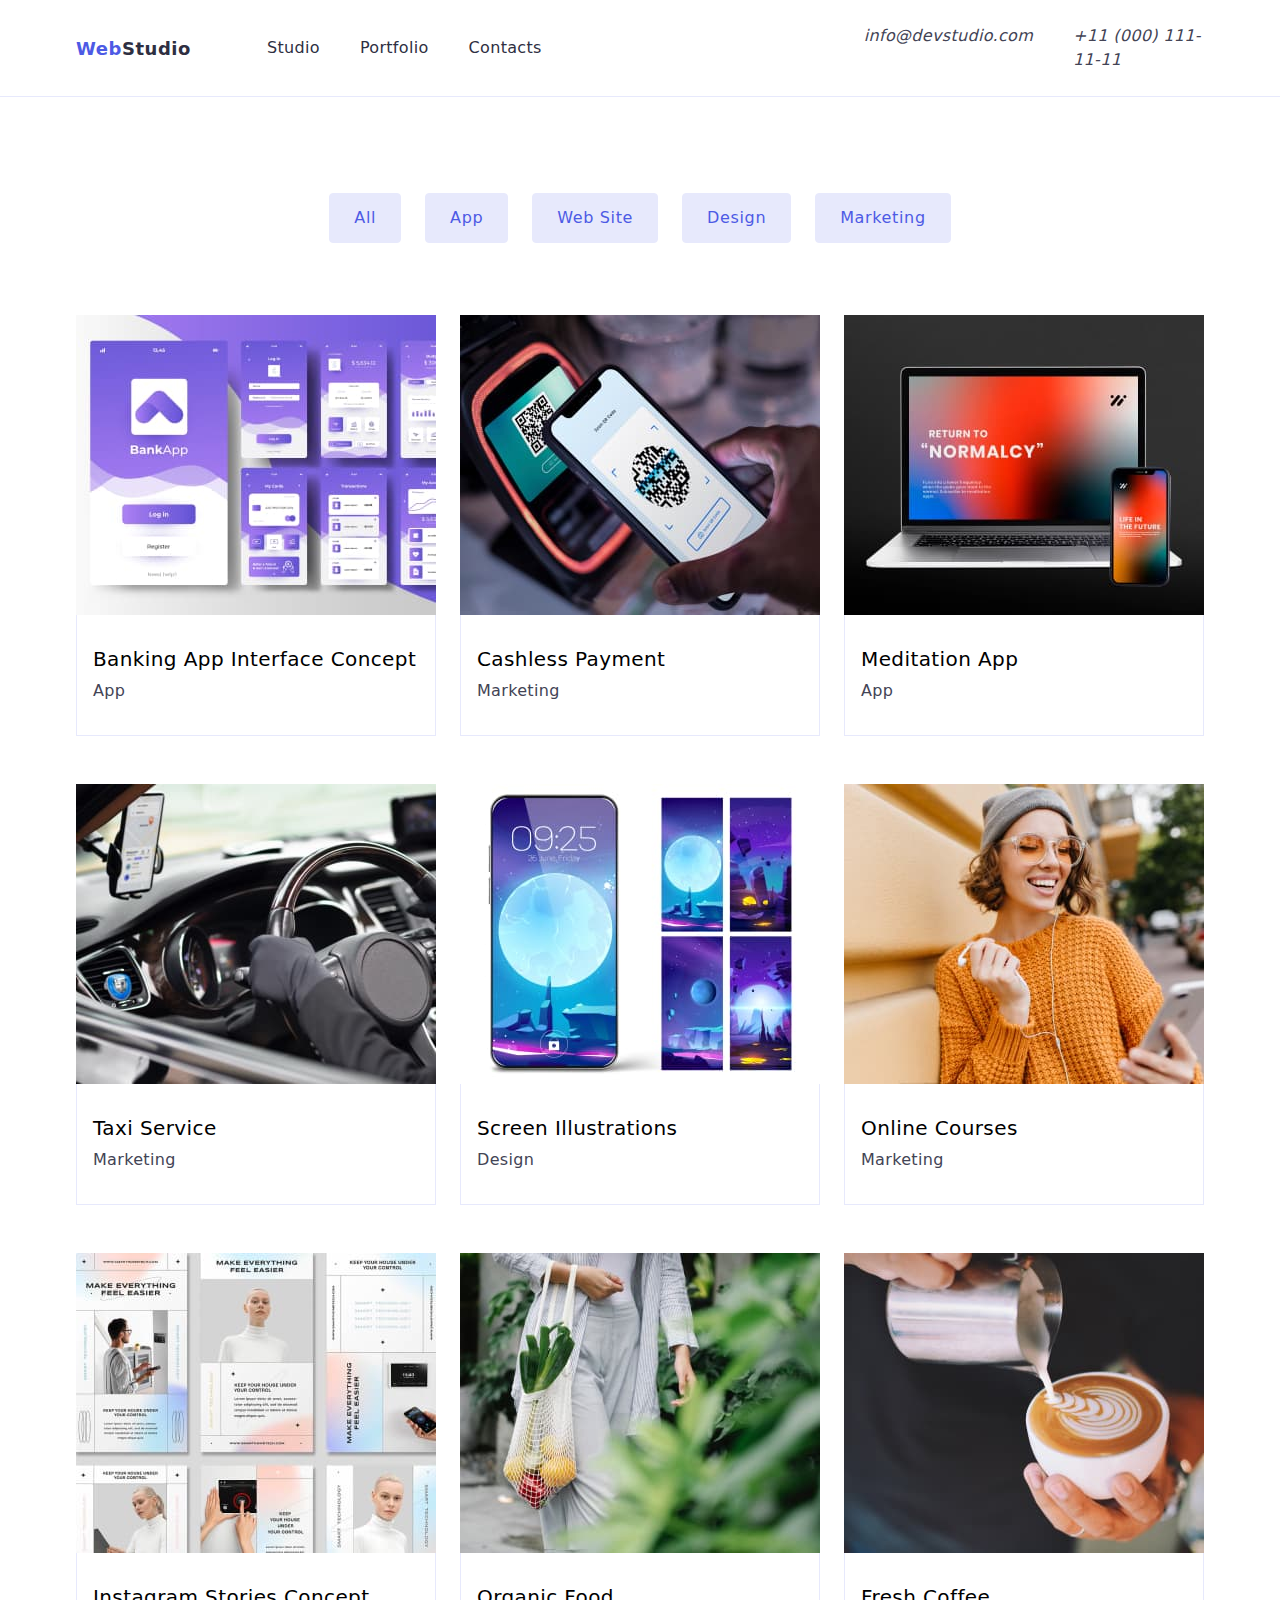
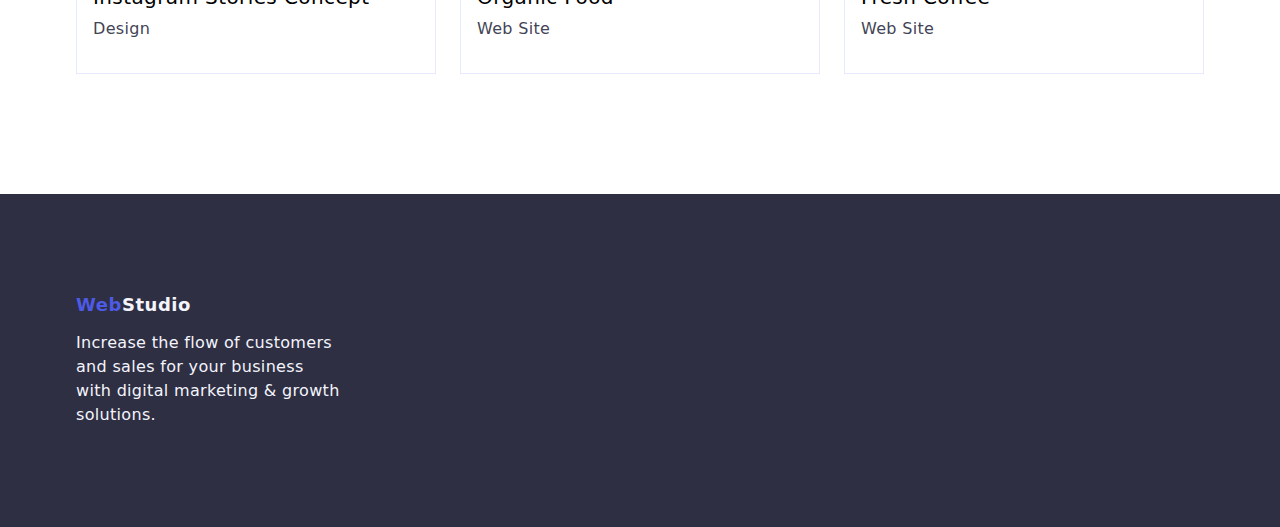
==== portfolio.html @ d0a42770 "Initial commit" ====
<!DOCTYPE html>
<html lang="en">
<head>
    <meta charset="UTF-8">
    <meta name="viewport" content="width=device-width, initial-scale=1.0">
    <title>Portfolio</title>
    <link rel="preconnect" href="https://fonts.googleapis.com">
    <link rel="preconnect" href="https://fonts.gstatic.com" crossorigin>
    <link href="https://fonts.googleapis.com/css2?family=Raleway:wght@600;800&family=Roboto:wght@400;500;700&display=swap" rel="stylesheet">
    <link rel="stylesheet" href="https://cdnjs.cloudflare.com/ajax/libs/modern-normalize/2.0.0/modern-normalize.min.css">
    <link rel="stylesheet" href="css/styles.css">
</head>
<body>
    <header class="header">
        <div class="container container-logo">
            <nav class="header-navigation">
                <a href="/index.html" class="logo"><span class="logo-web">Web</span><span class="logo-studio studio-dark">Studio</span></a>
                    <ul class="header-list">
                        <li class="header-list-main"><a class="header-list-link" href="index.html">Studio</a></li>
                        <li class="header-list-main"><a class="header-list-link" href="portfolio.html">Portfolio</a></li>
                        <li class="header-list-main"><a class="header-list-link" href="Contacts">Contacts</a></li>
                    </ul>
            </nav>
            <address>
                <ul class="contacts"> 
                    <li class="contacts-list"><a class="contacts-list-email contact-item" href="email:info@devstudio.com">info@devstudio.com</a></li> 
                    <li class="contacts-list"><a class="contacts-list-tel contact-item" href="tel:+11(000)111-11-11">+11 (000) 111-11-11</a></li>
                 </ul>               
            </address>
        </div>
    </header>
<main class="options">
        <section class="options-buttons">
            <div class="container">
                <h1 hidden class="visually-hidden"> Buttons to choose </h1>
                <ul class="options-list">
                    <li class="options-item"><button class="options-item-btn" type="button">All</button></li>
                    <li class="options-item"><button class="options-item-btn" type="button">App</button></li>
                    <li class="options-item"><button class="options-item-btn" type="button">Web Site</button></li>
                    <li class="options-item"><button class="options-item-btn" type="button">Design</button></li>
                    <li class="options-item"><button class="options-item-btn" type="button">Marketing</button></li>
                </ul>
            <!--List of opportunities-->
                    <ul class="opportunities-list">
                        <li class="opportunities-item">
                            <a class="item-card"><img src="img/banking.jpg" alt="Banking App">
                                <div class="card">
                                    <h3 class="item-text">Banking App Interface Concept</h3>
                                    <p class="item-descrip">App</p>
                                </div>
                            </a>
                        </li>
                        <li class="opportunities-item">
                            <a class="item-card"><img src="img/cashless.jpg" alt="Cashless Payment">
                               <div class="card">
                                <h3 class="item-text">Cashless Payment</h3>
                                <p class="item-descrip">Marketing</p>
                               </div>
                            </a>
                        </li>
                        <li class="opportunities-item">
                            <a class="item-card"><img src="img/meditation.jpg" alt="Meditation App" width="360">
                                <div class="card">
                                    <h3 class="item-text">Meditation App</h3>
                                    <p class="item-descrip">App</p>
                                </div>
                            </a>
                        </li>
                        <li class="opportunities-item">
                            <a class="item-card"><img src="img/taxi.jpg" alt="Taxi Service" width="360">
                                <div class="card">
                                    <h3 class="item-text">Taxi Service</h3>
                                    <p class="item-descrip">Marketing</p>
                                </div>
                            </a>
                        </li>
                        <li class="opportunities-item">
                            <a class="item-card"><img src="img/illustrations.jpg" alt="Screen Illustrations" width="360">
                                <div class="card">
                                    <h3 class="item-text">Screen Illustrations</h3>
                                    <p class="item-descrip">Design</p>
                                </div>
                            </a>
                        </li>
                        <li class="opportunities-item">
                            <a class="item-card"><img src="img/courses.jpg" alt="Online Courses" width="360">
                                <div class="card">
                                    <h3 class="item-text">Online Courses</h3>
                                    <p class="item-descrip">Marketing</p>
                                </div>
                            </a>
                        </li>
                        <li class="opportunities-item">
                            <a class="item-card"><img src="img/stories.jpg" alt="Instagram Stories Concept" width="360">
                               <div class="card">
                                <h3 class="item-text">Instagram Stories Concept</h3>
                                <p class="item-descrip">Design</p>
                               </div>
                            </a>
                        </li>
                        <li class="opportunities-item">
                            <a class="item-card"><img src="img/organic.jpg" alt="Organic Food" width="360">
                                <div class="card">
                                    <h3 class="item-text">Organic Food</h3>
                                    <p class="item-descrip">Web Site</p>
                                </div>
                            </a>
                        </li>
                        <li class="opportunities-item">
                            <a class="item-card"><img src="img/coffee.jpg" alt="Fresh Coffee" width="360">
                                <div class="card">
                                    <h3 class="item-text">Fresh Coffee</h3>
                                    <p class="item-descrip">Web Site</p>
                                </div>
                            </a>
                        </li>                            
                    </ul>               
            </div>
        </section>    
</main> 
<footer class="end">
    <div class="container">
        <div class="last-end-part">
            <a href="index.html" class="logo-end"><span class="logo-web">Web</span><span class="logo-studio end-studio">Studio</span></a>
            <p class="end-text">Increase the flow of customers and sales for your business with digital marketing & growth solutions.</p>
        </div>
    </div>
</footer> 
</body>
</html>
---- css/styles.css ----
:root {
    --main-color: #FFFFFF;
    --second-color:#2E2F42;
    --third-color:#F4F4FD;
    --fourth-color:#434455;
    --fifth-color:#4D5AE5;
    --border-color:#E7E9FC; 

}

.body{
    font-family: 'Roboto', sans-serif;
    background-color: #FFFFFF;
    color: #2E2F42;
}
.container {
    max-width: 1158px;
    padding: 0 15px;
    margin: 0 auto;
}

h1, h2, h3, p {
	margin-top: 0;
	margin-bottom: 0;
}
ul{
	margin-top: 0;
	margin-bottom: 0;
	padding-left: 0;
}
img {
    display: block;
    width: 100%;
}
a {
    text-decoration: none;
    color: currentColor;
}
ul {
    list-style-type: none;
}


/* ----------Header-------------- */

.header {
    background-color: var(--main-color);
    border-bottom: 1px solid #e7e9fc;
}

.logo {
    color: #4D5AE5;
    font-size: 18px;
    font-weight: 800;
    line-height: calc(21/18);
    letter-spacing: 0.03em;
    margin-right: 76px;
    padding: 24px 0;
}
.container-logo {
    display: flex;
}

.logo-studio {
   color: #2E2F42;
}

.header-navigation {
    display: flex;
    align-items: center;
}
.header-list {
    display: flex;
    gap: 40px;
}

.header-list-link {
    color: var(--second-color);
    font-size: 16px;
    font-weight: 500;
    line-height: calc(24/16);
    letter-spacing: 0.02em;
    padding: 24px 0;
}

.contacts {
    display: flex;
    gap: 40px;
    padding: 24px 0;
    margin-left: 322px;
}
.header-list-link:hover {
    color: #404BBF;
    text-decoration: underline;
}
.contact-item {
    color: var(--fourth-color);
    font-size: 16px;
    font-weight: 400;
    line-height: calc(24/16);
    letter-spacing: 0.02em;
}
.contact-item:hover, .contact-item:focus {
    color: #404BBF;
}

/* -------- First Part -------- */

.main-part {
    background-color: var(--second-color);
    padding: 188px 0;
}

.main-thesis {
    color: var(--main-color);
    font-size: 56px;
    font-weight: 700;
    line-height: calc(60/56);
    letter-spacing: 0.02em;
    min-width: 496px;
    display: flex;
    justify-content: center;
    text-align: center;
}

.main-button { 
    color: var(--main-color);
    background-color: var(--fifth-color);
    font-family: inherit;
    line-height: calc(24/16);
    letter-spacing: 0.04em;
    cursor: pointer;
    display: block;
    min-width: 169px;
    height: 56px;
    border: none;
    border-radius: 4px;
    margin-top: 38px;
    margin-left: 480px;
    margin-right: 480px;
}
.main-button:hover, .main-button:focus {
    background-color: #404BBF;
}

/*-------------Second Part-----------*/

.main-description {
    padding: 120px 0;
}
.main-description-list {
    background-color: var(--main-color);
    display: flex;
    gap: 24px;
}
.visually-hidden {
    position: absolute;
    width: 1px;
    height: 1px;
    margin: -1px;
    border: 0;
    padding: 0;
    white-space: nowrap;
    clip-path: inset(100%);
    clip: rect(0 0 0 0);
    overflow: hidden;
}
.main-description-item {
    width: calc((100% - 72px) / 4);
}
.description-name {
    font-size: 20px;
    font-weight: 500;
    line-height: calc(24/20);
    letter-spacing: 0.02em;  
    margin-bottom: 8px;
}

.description-mean {
    font-size: 16px;
    font-weight: 400;
    line-height: calc(24/20);
    letter-spacing: 0.02em;
    color: #434455;
}
.about {
    padding-bottom: 120px;
}
.about-do {
    font-size: 36px;
    font-weight: 700;
    line-height: calc(40/36);
    letter-spacing: 0.02em;  
    color: var(--second-color);
    padding-left: 403px;
    margin-bottom: 72px;
}
.about-do-list {
    display: flex;
    gap: 24px;
}
.about-do-item {
    width: calc((100% - 48px) / 3);
}

/*-------------Third Part------------*/
.team {
    background-color: var(--third-color);
    padding: 120px 0;
}
.our-team {
    font-size: 36px;
    font-weight: 700;
    line-height: calc(40/30);
    letter-spacing: 0.02em;
    text-align: center;
    margin-bottom: 72px;
}
.our-team-list {
    display: flex;
    gap: 24px;
}

.our-team-item {
    background-color: #FFFFFF;
    width: calc((100% - 72px) / 4);
    border-radius: 0px 0px 4px 4px; 
}
.worker{
    padding-bottom: 32px;
}
.name {
    font-size: 20px;
    font-weight: 500;
    line-height: calc(24/20);
    letter-spacing: 0.02em;
    margin-top: 32px;
    margin-bottom: 8px;
    text-align: center;
}
.who {
    font-size: 16px;
    font-weight: 400;
    line-height: calc(24/16);
    letter-spacing: 0.02em;
    color: #434455;
    text-align: center;
}

/*------------------Footer Part--------------*/
.end {
    background-color: var(--second-color);
    padding: 100px 0;
}
.logo-end{
    color: #4D5AE5;
    font-size: 18px;
    font-weight: 800;
    line-height: calc(21/18);
    letter-spacing: 0.03em;
    display: inline-block;
    margin-bottom: 16px;
}
.end-studio {
    color: var(--third-color);
}
.end-text {
    font-size: 16px;
    font-weight: 400;
    line-height: calc(24/16);
    letter-spacing: 0.02em;
    color: var(--third-color);
    max-width: 264px;
}



/*------------------- PORTFOLIO ------------------*/


.options-buttons {
    padding-top: 96px;
    padding-bottom: 120px;
}

.options-list {
    display: flex;
    justify-content: center;
    gap: 24px;
    margin-bottom: 72px;
}

.card {
    border: 1px solid var(--border-color);
    padding: 32px 16px;
    border-top: none;
}

.options-item-btn {
    color: #4D5AE5;
    background-color: var(--border-color);
    font-size: 16px;
    font-weight: 500;
    line-height: calc(24/16);
    letter-spacing: 0.04em;
    border: none;
    cursor: pointer;
    padding: 12px 24px;
    border: 1px solid #e7e9fc;
    border-radius: 4px; 
}

.options-item-btn:hover, .options-item-btn:focus{ 
    background-color: #404BBF;
    color: #FFFFFF;  
    border: 1px solid transparent;
}

.opportunities-list {
    display: flex;
    flex-wrap: wrap;
    column-gap: 24px;
    row-gap: 48px;
}
.opportunities-item {
    background-color: #FFFFFF;
}

.item-card {
    background-color: var(--main-color);
    width: calc((100% - 48px) / 3);
}
.item-text {
    font-size: 20px;
    font-weight: 500;
    line-height: calc(24/20);
    letter-spacing: 0.02em;
    margin-bottom: 8px;
}
.item-descrip {
    font-size: 16px;
    font-weight: 400;
    line-height: calc(24/16);
    letter-spacing: 0.02em;
    color: #434455;
}
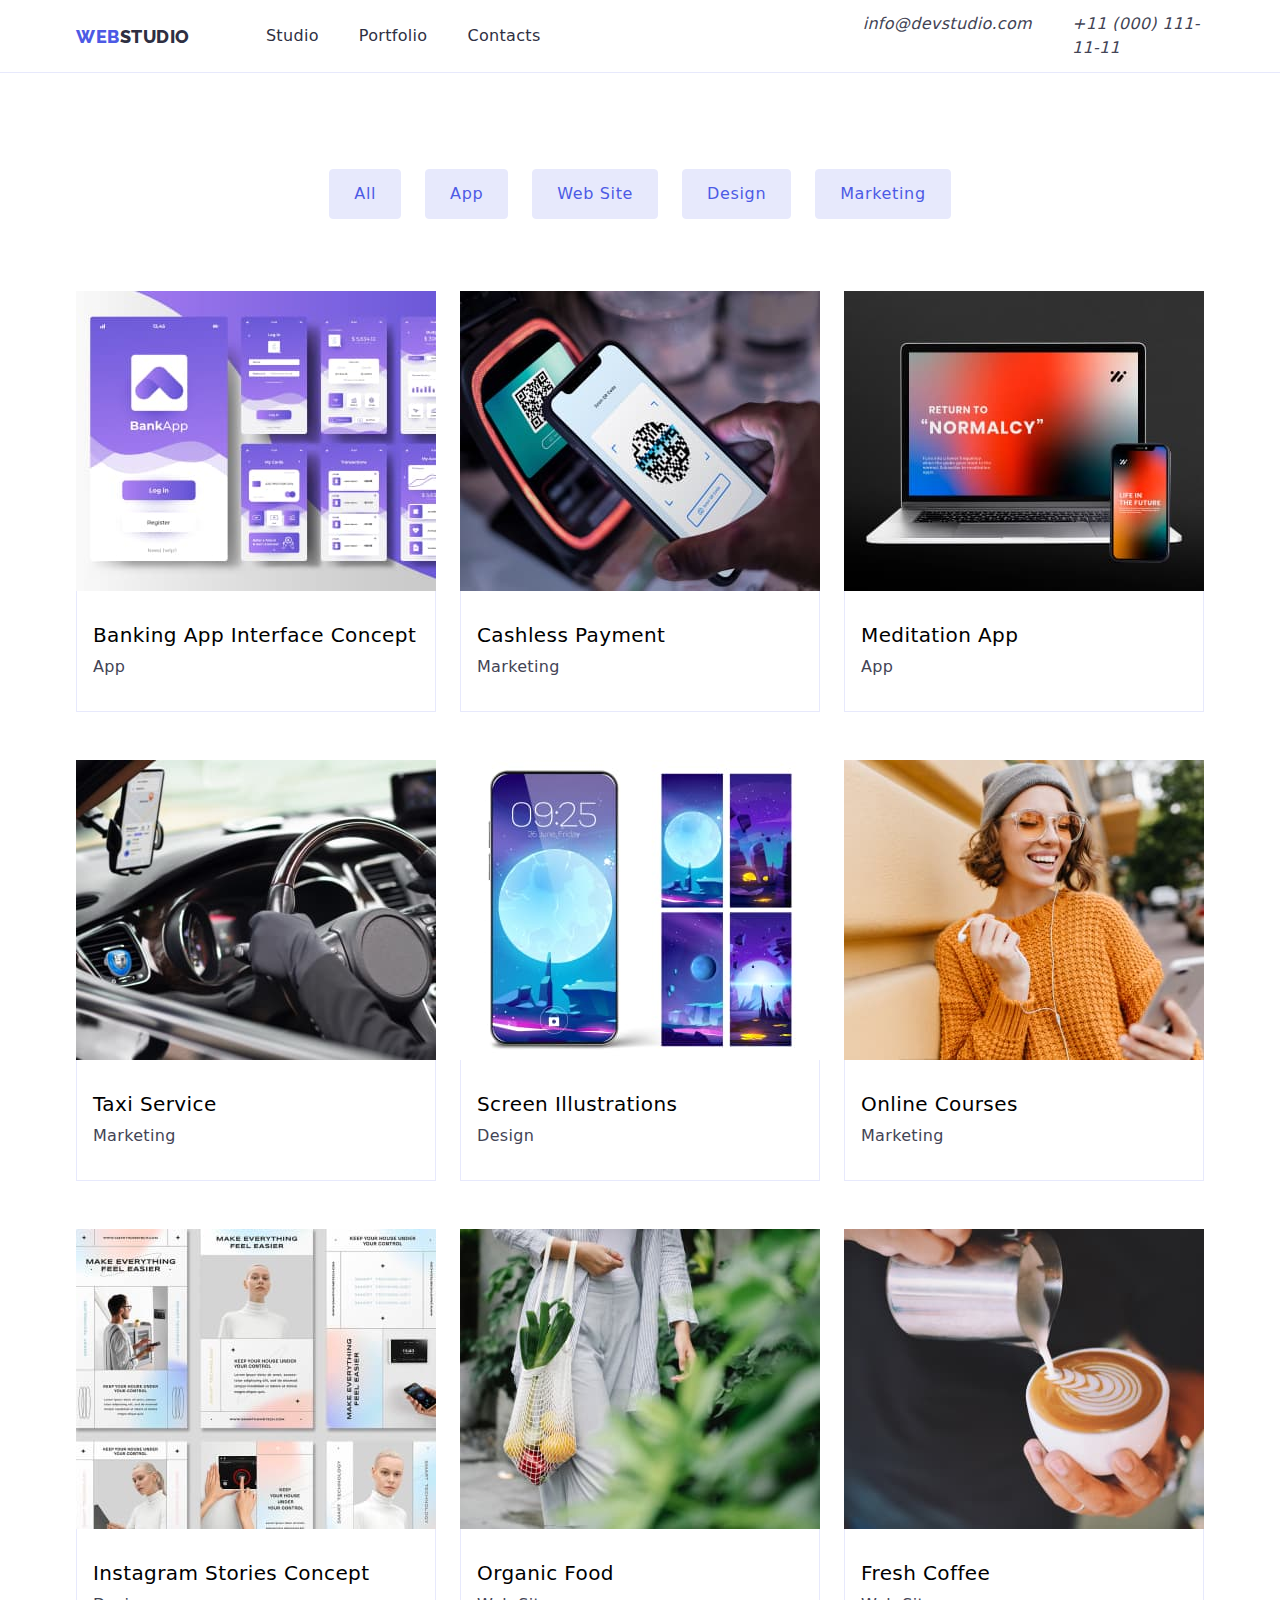
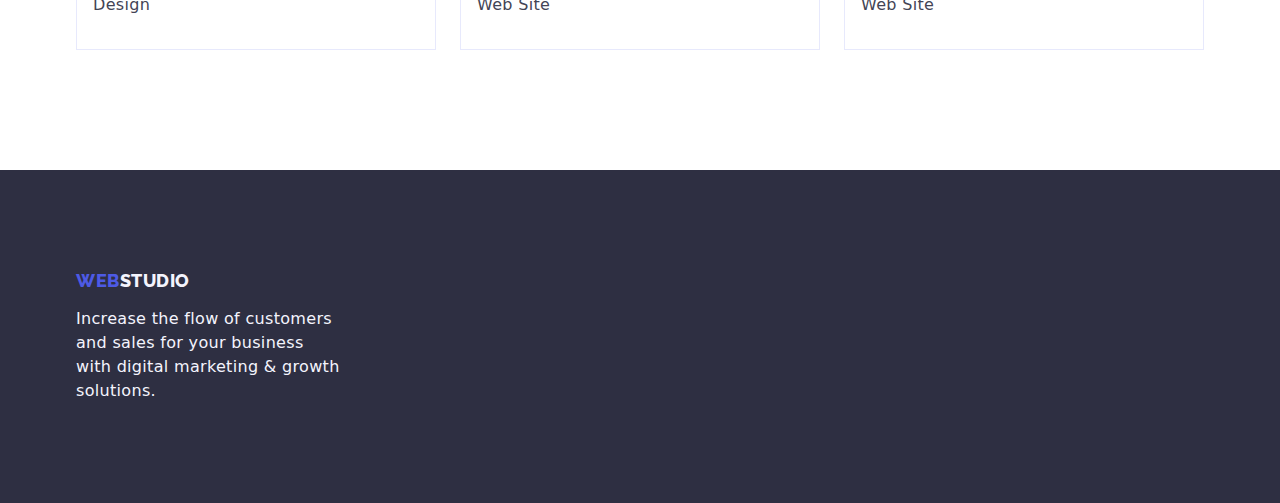
==== commit 500cc031: "changes" ====
--- a/portfolio.html
+++ b/portfolio.html
@@ -45,7 +45,7 @@
                         <li class="opportunities-item">
                             <a class="item-card"><img src="img/banking.jpg" alt="Banking App">
                                 <div class="card">
-                                    <h3 class="item-text">Banking App Interface Concept</h3>
+                                    <h2 class="item-text">Banking App Interface Concept</h2>
                                     <p class="item-descrip">App</p>
                                 </div>
                             </a>
@@ -53,7 +53,7 @@
                         <li class="opportunities-item">
                             <a class="item-card"><img src="img/cashless.jpg" alt="Cashless Payment">
                                <div class="card">
-                                <h3 class="item-text">Cashless Payment</h3>
+                                <h2 class="item-text">Cashless Payment</h2>
                                 <p class="item-descrip">Marketing</p>
                                </div>
                             </a>
@@ -61,7 +61,7 @@
                         <li class="opportunities-item">
                             <a class="item-card"><img src="img/meditation.jpg" alt="Meditation App" width="360">
                                 <div class="card">
-                                    <h3 class="item-text">Meditation App</h3>
+                                    <h2 class="item-text">Meditation App</h2>
                                     <p class="item-descrip">App</p>
                                 </div>
                             </a>
@@ -69,7 +69,7 @@
                         <li class="opportunities-item">
                             <a class="item-card"><img src="img/taxi.jpg" alt="Taxi Service" width="360">
                                 <div class="card">
-                                    <h3 class="item-text">Taxi Service</h3>
+                                    <h2 class="item-text">Taxi Service</h2>
                                     <p class="item-descrip">Marketing</p>
                                 </div>
                             </a>
@@ -77,7 +77,7 @@
                         <li class="opportunities-item">
                             <a class="item-card"><img src="img/illustrations.jpg" alt="Screen Illustrations" width="360">
                                 <div class="card">
-                                    <h3 class="item-text">Screen Illustrations</h3>
+                                    <h2 class="item-text">Screen Illustrations</h2>
                                     <p class="item-descrip">Design</p>
                                 </div>
                             </a>
@@ -85,7 +85,7 @@
                         <li class="opportunities-item">
                             <a class="item-card"><img src="img/courses.jpg" alt="Online Courses" width="360">
                                 <div class="card">
-                                    <h3 class="item-text">Online Courses</h3>
+                                    <h2 class="item-text">Online Courses</h2>
                                     <p class="item-descrip">Marketing</p>
                                 </div>
                             </a>
@@ -93,7 +93,7 @@
                         <li class="opportunities-item">
                             <a class="item-card"><img src="img/stories.jpg" alt="Instagram Stories Concept" width="360">
                                <div class="card">
-                                <h3 class="item-text">Instagram Stories Concept</h3>
+                                <h2 class="item-text">Instagram Stories Concept</h2>
                                 <p class="item-descrip">Design</p>
                                </div>
                             </a>
@@ -101,7 +101,7 @@
                         <li class="opportunities-item">
                             <a class="item-card"><img src="img/organic.jpg" alt="Organic Food" width="360">
                                 <div class="card">
-                                    <h3 class="item-text">Organic Food</h3>
+                                    <h2 class="item-text">Organic Food</h2>
                                     <p class="item-descrip">Web Site</p>
                                 </div>
                             </a>
@@ -109,7 +109,7 @@
                         <li class="opportunities-item">
                             <a class="item-card"><img src="img/coffee.jpg" alt="Fresh Coffee" width="360">
                                 <div class="card">
-                                    <h3 class="item-text">Fresh Coffee</h3>
+                                    <h2 class="item-text">Fresh Coffee</h2>
                                     <p class="item-descrip">Web Site</p>
                                 </div>
                             </a>
@@ -120,10 +120,8 @@
 </main> 
 <footer class="end">
     <div class="container">
-        <div class="last-end-part">
-            <a href="index.html" class="logo-end"><span class="logo-web">Web</span><span class="logo-studio end-studio">Studio</span></a>
+            <a href="index.html" class="logo-end">Web<span class="logo-studio end-studio">Studio</span></a>
             <p class="end-text">Increase the flow of customers and sales for your business with digital marketing & growth solutions.</p>
-        </div>
     </div>
 </footer> 
 </body>
--- a/css/styles.css
+++ b/css/styles.css
@@ -9,10 +9,11 @@
 }
 
 .body{
-    font-family: 'Roboto', sans-serif;
     background-color: #FFFFFF;
     color: #2E2F42;
-}
+    font-family: Roboto, sans-serif;
+}
+
 .container {
     max-width: 1158px;
     padding: 0 15px;
@@ -55,10 +56,12 @@
     line-height: calc(21/18);
     letter-spacing: 0.03em;
     margin-right: 76px;
-    padding: 24px 0;
+    font-family: Raleway, sans-serif;
+    text-transform: uppercase;
 }
 .container-logo {
     display: flex;
+    align-items: center;
 }
 
 .logo-studio {
@@ -72,6 +75,7 @@
 .header-list {
     display: flex;
     gap: 40px;
+    margin-right: 322px;
 }
 
 .header-list-link {
@@ -81,17 +85,18 @@
     line-height: calc(24/16);
     letter-spacing: 0.02em;
     padding: 24px 0;
-}
-
+    display: block;
+}
+.address {
+    font-style: normal;
+}
 .contacts {
     display: flex;
     gap: 40px;
-    padding: 24px 0;
-    margin-left: 322px;
+    margin-left: auto;
 }
 .header-list-link:hover {
     color: #404BBF;
-    text-decoration: underline;
 }
 .contact-item {
     color: var(--fourth-color);
@@ -115,12 +120,11 @@
     color: var(--main-color);
     font-size: 56px;
     font-weight: 700;
-    line-height: calc(60/56);
-    letter-spacing: 0.02em;
-    min-width: 496px;
-    display: flex;
-    justify-content: center;
-    text-align: center;
+    line-height: 1.07;
+    letter-spacing: 0.02em;
+    max-width: 496px;
+    text-align: center;
+    margin: 0 auto;
 }
 
 .main-button { 
@@ -131,13 +135,12 @@
     letter-spacing: 0.04em;
     cursor: pointer;
     display: block;
+    margin: 0 auto;
     min-width: 169px;
     height: 56px;
     border: none;
     border-radius: 4px;
-    margin-top: 38px;
-    margin-left: 480px;
-    margin-right: 480px;
+    margin-top: 48px;
 }
 .main-button:hover, .main-button:focus {
     background-color: #404BBF;
@@ -179,7 +182,7 @@
 .description-mean {
     font-size: 16px;
     font-weight: 400;
-    line-height: calc(24/20);
+    line-height: 1.5em;
     letter-spacing: 0.02em;
     color: #434455;
 }
@@ -192,7 +195,7 @@
     line-height: calc(40/36);
     letter-spacing: 0.02em;  
     color: var(--second-color);
-    padding-left: 403px;
+    text-align: center;
     margin-bottom: 72px;
 }
 .about-do-list {
@@ -214,27 +217,27 @@
     line-height: calc(40/30);
     letter-spacing: 0.02em;
     text-align: center;
+}
+.our-team {
     margin-bottom: 72px;
 }
 .our-team-list {
     display: flex;
     gap: 24px;
 }
-
 .our-team-item {
     background-color: #FFFFFF;
     width: calc((100% - 72px) / 4);
     border-radius: 0px 0px 4px 4px; 
 }
 .worker{
-    padding-bottom: 32px;
+    padding: 32px 0;
 }
 .name {
     font-size: 20px;
     font-weight: 500;
     line-height: calc(24/20);
     letter-spacing: 0.02em;
-    margin-top: 32px;
     margin-bottom: 8px;
     text-align: center;
 }
@@ -253,6 +256,7 @@
     padding: 100px 0;
 }
 .logo-end{
+    font-family: Raleway, sans-serif;
     color: #4D5AE5;
     font-size: 18px;
     font-weight: 800;
@@ -260,6 +264,7 @@
     letter-spacing: 0.03em;
     display: inline-block;
     margin-bottom: 16px;
+    text-transform: uppercase;
 }
 .end-studio {
     color: var(--third-color);
@@ -335,6 +340,8 @@
     font-weight: 500;
     line-height: calc(24/20);
     letter-spacing: 0.02em;
+}
+.item-text {
     margin-bottom: 8px;
 }
 .item-descrip {
